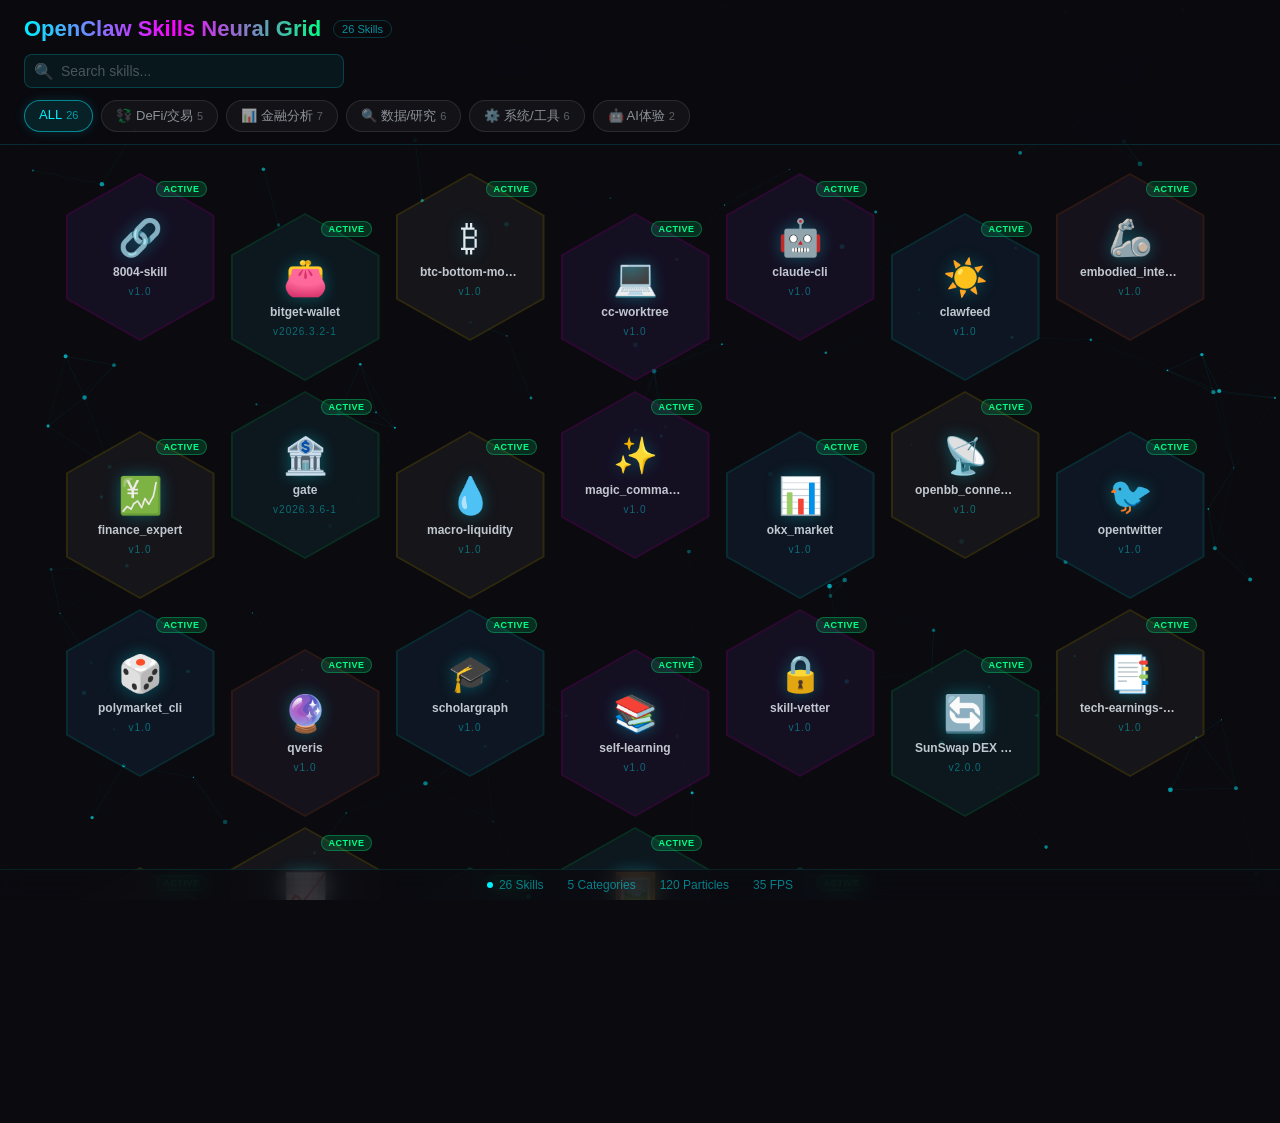
==== site/skills-console/index.html @ 4ce83492 "feat: import and split skills console baseline" ====
<!doctype html>
<html lang="zh-CN">
  <head>
    <meta charset="UTF-8" />
    <meta name="viewport" content="width=device-width, initial-scale=1.0" />
    <title>OpenClaw Skills Neural Grid</title>
    <link rel="stylesheet" href="./styles.css" />
  </head>
  <body>
    <div id="loading-overlay">
      <div class="loader-ring"></div>
      <div class="loader-text">INITIALIZING NEURAL GRID</div>
    </div>

    <canvas id="particles"></canvas>

    <div class="top-bar">
      <div class="top-bar-inner">
        <div class="top-title">
          <h1>OpenClaw Skills Neural Grid</h1>
          <span class="version" id="skill-version"></span>
        </div>
        <div class="search-box">
          <span class="search-icon">&#128269;</span>
          <input type="text" id="search-input" placeholder="Search skills..." autocomplete="off" />
        </div>
        <div class="cat-tabs" id="cat-tabs"></div>
      </div>
    </div>

    <div class="grid-container">
      <div class="hex-grid" id="hex-grid"></div>
    </div>

    <div class="detail-overlay" id="detail-overlay">
      <div class="detail-panel" id="detail-panel">
        <div class="detail-header">
          <div class="detail-emoji" id="detail-emoji"></div>
          <div class="detail-title-area">
            <div class="detail-title" id="detail-title"></div>
            <div class="detail-meta" id="detail-meta"></div>
          </div>
          <button class="detail-close" id="detail-close">&times;</button>
        </div>
        <div class="detail-body" id="detail-body"></div>
        <div class="detail-actions" id="detail-actions"></div>
      </div>
    </div>

    <div class="confirm-overlay" id="confirm-overlay">
      <div class="confirm-box">
        <h3 id="confirm-title">Confirm</h3>
        <p id="confirm-msg"></p>
        <div class="confirm-btns">
          <button class="confirm-cancel" id="confirm-cancel">Cancel</button>
          <button class="confirm-yes" id="confirm-yes">Confirm</button>
        </div>
      </div>
    </div>

    <div class="toast" id="toast"></div>

    <div class="status-bar">
      <div class="status-item"><div class="status-dot"></div><span id="st-skills">0 Skills</span></div>
      <div class="status-item"><span id="st-cats">0 Categories</span></div>
      <div class="status-item"><span id="st-particles">0 Particles</span></div>
      <div class="status-item"><span id="st-fps">60 FPS</span></div>
    </div>

    <script src="./app.js" defer></script>
  </body>
</html>
---- site/skills-console/styles.css ----
* { margin: 0; padding: 0; box-sizing: border-box; }
html, body { height: 100%; overflow-x: hidden; }
body {
  font-family: "SF Pro Display", -apple-system, BlinkMacSystemFont, "Segoe UI", sans-serif;
  background: #0a0a0f;
  color: #e0e8f0;
  overflow-y: auto;
}

#particles {
  position: fixed;
  inset: 0;
  width: 100%;
  height: 100%;
  z-index: 0;
  pointer-events: none;
}

#loading-overlay {
  position: fixed;
  inset: 0;
  z-index: 100;
  background: #0a0a0f;
  display: flex;
  flex-direction: column;
  align-items: center;
  justify-content: center;
  transition: opacity 0.6s;
}

#loading-overlay.fade-out {
  opacity: 0;
  pointer-events: none;
}

.loader-ring {
  width: 80px;
  height: 80px;
  border: 3px solid transparent;
  border-top-color: #00f0ff;
  border-radius: 50%;
  animation: spin 1s linear infinite;
  position: relative;
}

.loader-ring::before {
  content: "";
  position: absolute;
  inset: 6px;
  border: 3px solid transparent;
  border-top-color: #ff00ff;
  border-radius: 50%;
  animation: spin 0.6s linear infinite reverse;
}

.loader-text {
  margin-top: 20px;
  font-size: 14px;
  color: #00f0ff;
  letter-spacing: 4px;
  animation: pulse-text 1.5s ease-in-out infinite;
}

.top-bar {
  position: sticky;
  top: 0;
  z-index: 30;
  background: rgba(10, 10, 15, 0.75);
  backdrop-filter: blur(20px);
  border-bottom: 1px solid rgba(0, 240, 255, 0.15);
  padding: 16px 24px 12px;
}

.top-bar-inner {
  max-width: 1400px;
  margin: 0 auto;
}

.top-title {
  display: flex;
  align-items: center;
  gap: 12px;
  margin-bottom: 12px;
}

.top-title h1 {
  font-size: 22px;
  font-weight: 700;
  background: linear-gradient(90deg, #00f0ff, #ff00ff, #00ff88);
  -webkit-background-clip: text;
  -webkit-text-fill-color: transparent;
  background-clip: text;
}

.top-title .version {
  font-size: 11px;
  color: rgba(0, 240, 255, 0.6);
  border: 1px solid rgba(0, 240, 255, 0.2);
  padding: 2px 8px;
  border-radius: 10px;
}

.search-box {
  position: relative;
  max-width: 320px;
  margin-bottom: 12px;
}

.search-box input {
  width: 100%;
  background: rgba(0, 240, 255, 0.06);
  border: 1px solid rgba(0, 240, 255, 0.2);
  border-radius: 8px;
  padding: 8px 12px 8px 36px;
  color: #e0e8f0;
  font-size: 14px;
  outline: none;
  transition: border-color 0.3s;
}

.search-box input:focus { border-color: rgba(0, 240, 255, 0.5); }
.search-box input::placeholder { color: rgba(224, 232, 240, 0.3); }

.search-icon {
  position: absolute;
  left: 10px;
  top: 50%;
  transform: translateY(-50%);
  font-size: 16px;
  opacity: 0.4;
}

.cat-tabs {
  display: flex;
  gap: 8px;
  flex-wrap: wrap;
}

.cat-tab {
  padding: 6px 14px;
  border-radius: 20px;
  font-size: 13px;
  font-weight: 500;
  cursor: pointer;
  border: 1px solid rgba(255, 255, 255, 0.1);
  background: rgba(255, 255, 255, 0.04);
  color: rgba(224, 232, 240, 0.6);
  transition: all 0.3s;
  user-select: none;
}

.cat-tab:hover {
  border-color: rgba(0, 240, 255, 0.3);
  color: #e0e8f0;
}

.cat-tab.active {
  background: rgba(0, 240, 255, 0.1);
  border-color: rgba(0, 240, 255, 0.5);
  color: #00f0ff;
  box-shadow: 0 0 12px rgba(0, 240, 255, 0.15);
}

.cat-tab .count {
  margin-left: 4px;
  font-size: 11px;
  opacity: 0.6;
}

.grid-container {
  position: relative;
  z-index: 5;
  max-width: 1400px;
  margin: 30px auto;
  padding: 0 24px 60px;
}

.hex-grid {
  display: grid;
  grid-template-columns: repeat(auto-fill, 150px);
  gap: 12px 8px;
  justify-content: center;
}

.hex-card {
  position: relative;
  width: 145px;
  height: 164px;
  cursor: pointer;
  transition: all 0.4s cubic-bezier(.23, 1, .32, 1);
  opacity: 0;
  transform: translateY(30px) scale(0.8);
}

.hex-card.visible {
  opacity: 1;
  transform: translateY(0) scale(1);
}

.hex-card:nth-child(odd) { margin-top: 0; }

.hex-inner {
  width: 100%;
  height: 100%;
  clip-path: polygon(50% 0%, 100% 25%, 100% 75%, 50% 100%, 0% 75%, 0% 25%);
  background: rgba(15, 18, 30, 0.8);
  display: flex;
  flex-direction: column;
  align-items: center;
  justify-content: center;
  gap: 6px;
  position: relative;
  transition: all 0.4s;
}

.hex-border {
  position: absolute;
  inset: -2px;
  clip-path: polygon(50% 0%, 100% 25%, 100% 75%, 50% 100%, 0% 75%, 0% 25%);
  z-index: -1;
  transition: all 0.4s;
  animation: glow-pulse 3s ease-in-out infinite;
}

.hex-card[data-cat="defi"] .hex-border { background: rgba(0, 255, 136, 0.15); }
.hex-card[data-cat="finance"] .hex-border { background: rgba(255, 215, 0, 0.15); }
.hex-card[data-cat="data"] .hex-border { background: rgba(0, 240, 255, 0.15); }
.hex-card[data-cat="system"] .hex-border { background: rgba(255, 0, 255, 0.15); }
.hex-card[data-cat="ai"] .hex-border { background: rgba(255, 107, 53, 0.15); }

.hex-card:hover {
  transform: translateY(-8px) scale(1.08);
  z-index: 10;
}

.hex-card:hover .hex-inner { background: rgba(20, 25, 45, 0.95); }
.hex-card[data-cat="defi"]:hover .hex-border { background: rgba(0, 255, 136, 0.5); box-shadow: 0 0 30px rgba(0, 255, 136, 0.3); }
.hex-card[data-cat="finance"]:hover .hex-border { background: rgba(255, 215, 0, 0.5); box-shadow: 0 0 30px rgba(255, 215, 0, 0.3); }
.hex-card[data-cat="data"]:hover .hex-border { background: rgba(0, 240, 255, 0.5); box-shadow: 0 0 30px rgba(0, 240, 255, 0.3); }
.hex-card[data-cat="system"]:hover .hex-border { background: rgba(255, 0, 255, 0.5); box-shadow: 0 0 30px rgba(255, 0, 255, 0.3); }
.hex-card[data-cat="ai"]:hover .hex-border { background: rgba(255, 107, 53, 0.5); box-shadow: 0 0 30px rgba(255, 107, 53, 0.3); }

.hex-emoji {
  font-size: 36px;
  filter: drop-shadow(0 0 8px rgba(0, 240, 255, 0.3));
  transition: transform 0.3s;
}

.hex-card:hover .hex-emoji { transform: scale(1.15); }

.hex-name {
  font-size: 12px;
  font-weight: 600;
  text-align: center;
  padding: 0 10px;
  line-height: 1.3;
  color: rgba(224, 232, 240, 0.85);
  max-width: 120px;
  overflow: hidden;
  text-overflow: ellipsis;
  white-space: nowrap;
}

.hex-ver {
  font-size: 10px;
  color: rgba(0, 240, 255, 0.4);
  letter-spacing: 1px;
}

.hex-status {
  position: absolute;
  top: 6px;
  right: 6px;
  font-size: 9px;
  padding: 2px 6px;
  border-radius: 8px;
  font-weight: 600;
  letter-spacing: 0.5px;
  z-index: 2;
}

.hex-status.installed { background: rgba(0, 255, 136, 0.15); color: #00ff88; border: 1px solid rgba(0, 255, 136, 0.3); }
.hex-status.disabled { background: rgba(255, 165, 0, 0.15); color: #ffa500; border: 1px solid rgba(255, 165, 0, 0.3); }
.hex-status.available { background: rgba(100, 100, 255, 0.15); color: #8888ff; border: 1px solid rgba(100, 100, 255, 0.3); }

.hex-card[data-status="available"] .hex-inner { opacity: 0.6; }
.hex-card[data-status="available"]:hover .hex-inner { opacity: 1; }
.hex-card[data-status="disabled"] .hex-inner { opacity: 0.45; }
.hex-card[data-status="disabled"]:hover .hex-inner { opacity: 0.85; }

.detail-overlay {
  position: fixed;
  inset: 0;
  z-index: 50;
  background: rgba(5, 5, 10, 0.85);
  backdrop-filter: blur(8px);
  display: none;
  align-items: center;
  justify-content: center;
  opacity: 0;
  transition: opacity 0.3s;
}

.detail-overlay.open {
  display: flex;
  opacity: 1;
}

.detail-panel {
  width: min(620px, 90vw);
  max-height: 80vh;
  overflow-y: auto;
  background: rgba(12, 14, 25, 0.95);
  border: 1px solid rgba(0, 240, 255, 0.2);
  border-radius: 16px;
  position: relative;
  transform: scale(0.85);
  transition: transform 0.4s cubic-bezier(.23, 1, .32, 1);
  box-shadow: 0 0 60px rgba(0, 240, 255, 0.1), 0 0 120px rgba(255, 0, 255, 0.05);
}

.detail-overlay.open .detail-panel { transform: scale(1); }

.detail-panel::before {
  content: "";
  position: absolute;
  top: 0;
  left: 0;
  right: 0;
  height: 2px;
  background: linear-gradient(90deg, transparent, #00f0ff, transparent);
  animation: scan-h 2s linear infinite;
  z-index: 2;
}

.detail-panel::after {
  content: "";
  position: absolute;
  top: 16px;
  bottom: 16px;
  left: 0;
  width: 3px;
  background: linear-gradient(180deg, #00f0ff, #ff00ff, #00ff88);
  border-radius: 2px;
}

.detail-header {
  padding: 24px 24px 16px 20px;
  border-bottom: 1px solid rgba(0, 240, 255, 0.1);
  display: flex;
  align-items: center;
  gap: 14px;
}

.detail-emoji { font-size: 42px; }
.detail-title-area { flex: 1; }
.detail-title { font-size: 20px; font-weight: 700; color: #e0e8f0; }

.detail-meta {
  font-size: 12px;
  color: rgba(0, 240, 255, 0.5);
  margin-top: 4px;
  display: flex;
  gap: 12px;
  align-items: center;
}

.detail-close {
  width: 32px;
  height: 32px;
  border: 1px solid rgba(255, 255, 255, 0.15);
  background: rgba(255, 255, 255, 0.05);
  border-radius: 8px;
  color: #e0e8f0;
  font-size: 18px;
  cursor: pointer;
  display: grid;
  place-items: center;
  transition: all 0.2s;
}

.detail-close:hover {
  border-color: rgba(255, 80, 80, 0.5);
  color: #ff5050;
  background: rgba(255, 80, 80, 0.1);
}

.detail-body { padding: 20px 24px 24px 20px; }
.detail-section { margin-bottom: 18px; }

.detail-section-title {
  font-size: 12px;
  font-weight: 600;
  color: rgba(0, 240, 255, 0.6);
  text-transform: uppercase;
  letter-spacing: 2px;
  margin-bottom: 8px;
}

.detail-desc {
  font-size: 14px;
  line-height: 1.7;
  color: rgba(224, 232, 240, 0.8);
}

.detail-tags {
  display: flex;
  flex-wrap: wrap;
  gap: 6px;
}

.detail-tag {
  padding: 3px 10px;
  border-radius: 12px;
  font-size: 11px;
  border: 1px solid rgba(0, 240, 255, 0.2);
  color: rgba(0, 240, 255, 0.7);
  background: rgba(0, 240, 255, 0.05);
}

.detail-path {
  font-size: 12px;
  color: rgba(0, 240, 255, 0.4);
  font-family: monospace;
  background: rgba(0, 0, 0, 0.3);
  padding: 6px 10px;
  border-radius: 6px;
  border: 1px solid rgba(0, 240, 255, 0.1);
}

.detail-actions {
  padding: 16px 24px 20px 20px;
  border-top: 1px solid rgba(0, 240, 255, 0.1);
  display: flex;
  gap: 10px;
  align-items: center;
  flex-wrap: wrap;
}

.act-btn {
  padding: 8px 18px;
  border-radius: 10px;
  font-size: 13px;
  font-weight: 600;
  cursor: pointer;
  border: 1px solid;
  transition: all 0.25s;
  display: inline-flex;
  align-items: center;
  gap: 6px;
  letter-spacing: 0.3px;
}

.act-btn:disabled { opacity: 0.4; cursor: not-allowed; }
.act-btn.install { background: rgba(0, 255, 136, 0.1); border-color: rgba(0, 255, 136, 0.4); color: #00ff88; }
.act-btn.disable { background: rgba(255, 165, 0, 0.1); border-color: rgba(255, 165, 0, 0.4); color: #ffa500; }
.act-btn.enable { background: rgba(0, 200, 255, 0.1); border-color: rgba(0, 200, 255, 0.4); color: #00c8ff; }
.act-btn.uninstall { background: rgba(255, 60, 60, 0.08); border-color: rgba(255, 60, 60, 0.3); color: #ff5050; }
.act-btn.installed-badge { background: rgba(0, 255, 136, 0.08); border-color: rgba(0, 255, 136, 0.2); color: rgba(0, 255, 136, 0.6); cursor: default; }
.act-status { font-size: 11px; color: rgba(224, 232, 240, 0.4); margin-left: auto; }

.act-spinner {
  display: inline-block;
  width: 14px;
  height: 14px;
  border: 2px solid transparent;
  border-top-color: currentColor;
  border-radius: 50%;
  animation: spin 0.6s linear infinite;
}

.confirm-overlay {
  position: fixed;
  inset: 0;
  z-index: 60;
  background: rgba(0, 0, 0, 0.7);
  display: none;
  align-items: center;
  justify-content: center;
}

.confirm-overlay.open { display: flex; }

.confirm-box {
  background: rgba(15, 15, 25, 0.98);
  border: 1px solid rgba(255, 60, 60, 0.3);
  border-radius: 14px;
  padding: 24px;
  max-width: 400px;
  width: 90vw;
  text-align: center;
}

.confirm-box h3 {
  color: #ff5050;
  margin-bottom: 12px;
  font-size: 16px;
}

.confirm-box p {
  color: rgba(224, 232, 240, 0.7);
  font-size: 14px;
  margin-bottom: 20px;
  line-height: 1.5;
}

.confirm-btns {
  display: flex;
  gap: 10px;
  justify-content: center;
}

.confirm-btns button {
  padding: 8px 24px;
  border-radius: 8px;
  font-size: 13px;
  font-weight: 600;
  cursor: pointer;
  border: 1px solid;
}

.confirm-cancel { background: rgba(255, 255, 255, 0.05); border-color: rgba(255, 255, 255, 0.2); color: #e0e8f0; }
.confirm-yes { background: rgba(255, 60, 60, 0.15); border-color: rgba(255, 60, 60, 0.4); color: #ff5050; }

.toast {
  position: fixed;
  bottom: 60px;
  left: 50%;
  transform: translateX(-50%);
  z-index: 70;
  padding: 10px 20px;
  border-radius: 10px;
  font-size: 13px;
  font-weight: 500;
  opacity: 0;
  transition: opacity 0.3s;
  pointer-events: none;
}

.toast.show { opacity: 1; }
.toast.success { background: rgba(0, 255, 136, 0.15); border: 1px solid rgba(0, 255, 136, 0.3); color: #00ff88; }
.toast.error { background: rgba(255, 60, 60, 0.15); border: 1px solid rgba(255, 60, 60, 0.3); color: #ff5050; }

.status-bar {
  position: fixed;
  bottom: 0;
  left: 0;
  right: 0;
  z-index: 30;
  background: rgba(10, 10, 15, 0.8);
  backdrop-filter: blur(12px);
  border-top: 1px solid rgba(0, 240, 255, 0.1);
  padding: 8px 24px;
  display: flex;
  justify-content: center;
  gap: 24px;
  font-size: 12px;
  color: rgba(0, 240, 255, 0.5);
}

.status-item {
  display: flex;
  align-items: center;
  gap: 6px;
}

.status-dot {
  width: 6px;
  height: 6px;
  border-radius: 50%;
  background: #00f0ff;
  animation: glow-pulse 2s ease-in-out infinite;
}

::-webkit-scrollbar { width: 6px; }
::-webkit-scrollbar-thumb { background: rgba(0, 240, 255, 0.2); border-radius: 3px; }
::-webkit-scrollbar-thumb:hover { background: rgba(0, 240, 255, 0.4); }

@keyframes spin { to { transform: rotate(360deg); } }
@keyframes pulse-text { 0%,100% { opacity: 0.5; } 50% { opacity: 1; } }
@keyframes glow-pulse { 0%,100% { opacity: 0.3; } 50% { opacity: 0.7; } }
@keyframes scan-h { from { transform: translateX(-100%); } to { transform: translateX(100%); } }

@media (min-width: 800px) {
  .hex-grid { grid-template-columns: repeat(auto-fill, 155px); gap: 14px 10px; }
}

@media (min-width: 600px) {
  .hex-card:nth-child(even) { margin-top: 40px; }
}

@media (max-width: 600px) {
  .hex-grid { grid-template-columns: repeat(auto-fill, 120px); gap: 8px 4px; }
  .hex-card { width: 115px; height: 130px; }
  .hex-card:nth-child(even) { margin-top: 30px; }
  .hex-emoji { font-size: 28px; }
  .hex-name { font-size: 11px; }
  .top-title h1 { font-size: 18px; }
  .status-bar { gap: 12px; font-size: 11px; }
  .detail-actions { padding: 12px 16px; }
}
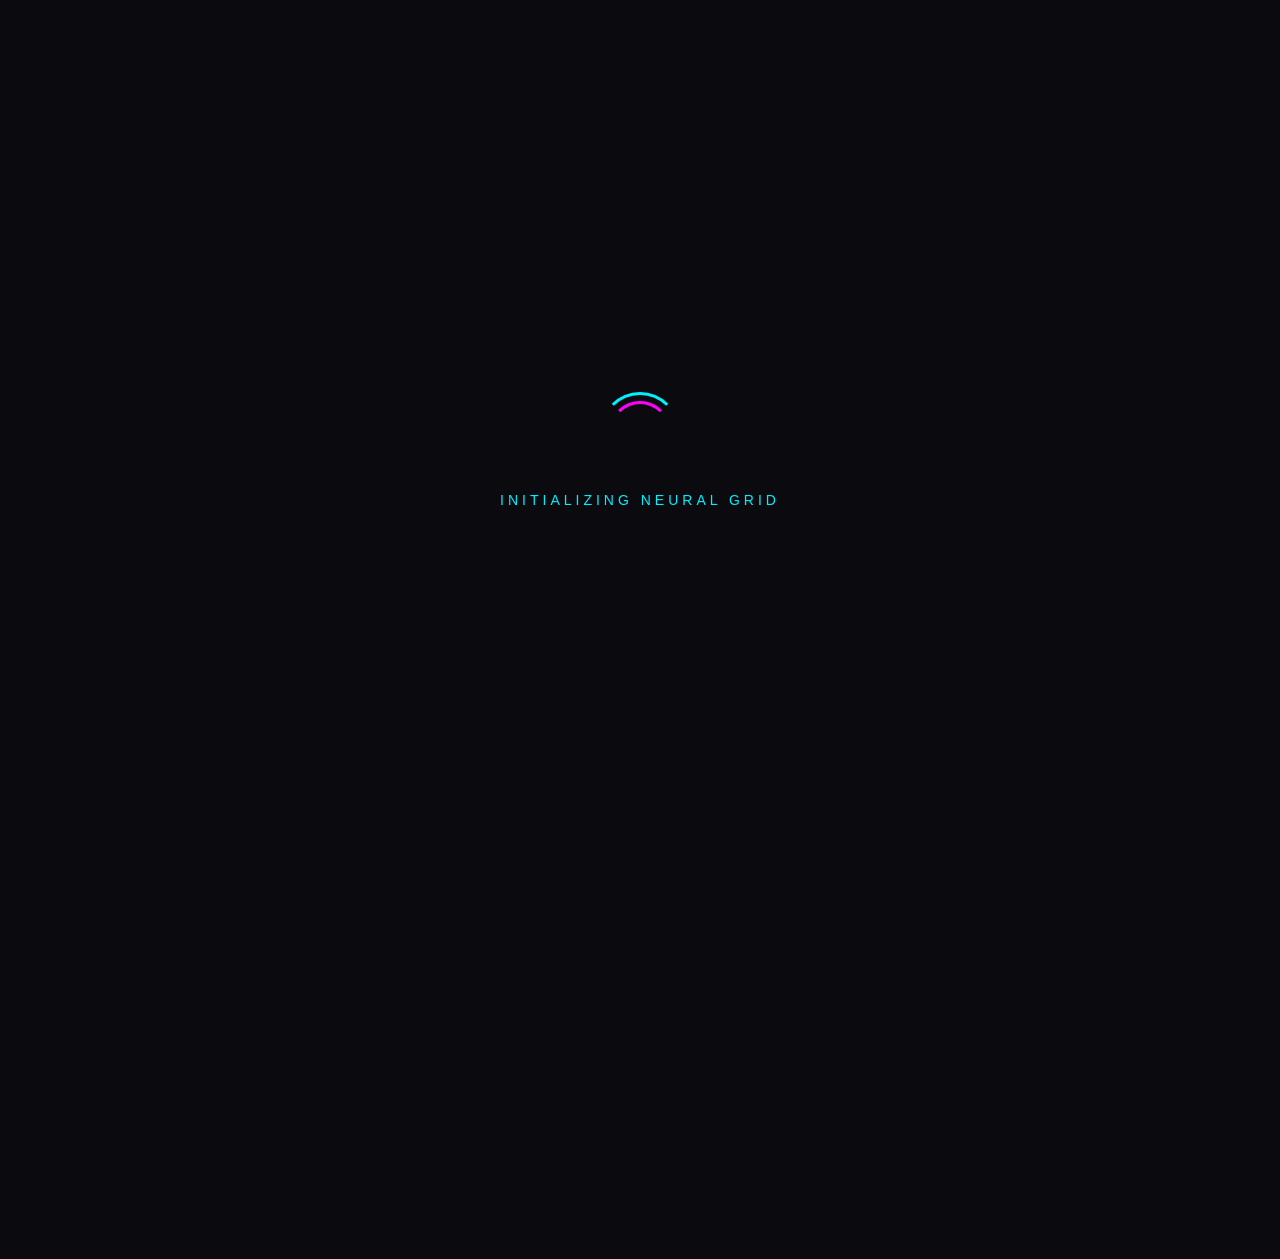
==== commit ca4c1a15: "feat: align skills console with portal shell" ====
--- a/site/skills-console/index.html
+++ b/site/skills-console/index.html
@@ -14,11 +14,31 @@
 
     <canvas id="particles"></canvas>
 
+    <div class="portal-nav-shell">
+      <nav class="portal-nav" aria-label="Aji work interface navigation">
+        <a class="portal-brand" id="portal-home-link" href="../">
+          <span class="portal-brand-kicker">AJI WORK INTERFACE</span>
+          <strong>Skills Mission Deck</strong>
+        </a>
+        <div class="portal-links">
+          <a id="nav-agents-link" href="../lobster/">代理人控制台</a>
+          <a class="is-active" id="nav-skills-link" href="./">技能控制台</a>
+          <a id="nav-chat-link" href="../chat">官方 Chat</a>
+        </div>
+      </nav>
+      <div class="portal-banner" id="token-banner" hidden>
+        当前页面未检测到测试环境 token。列表浏览不受影响，但安装、启停和跳转官方 Chat 会受限。
+      </div>
+    </div>
+
     <div class="top-bar">
       <div class="top-bar-inner">
         <div class="top-title">
           <h1>OpenClaw Skills Neural Grid</h1>
-          <span class="version" id="skill-version"></span>
+          <div class="title-meta">
+            <span class="version" id="skill-version"></span>
+            <span class="env-badge" id="env-badge">TEST ENV</span>
+          </div>
         </div>
         <div class="search-box">
           <span class="search-icon">&#128269;</span>
--- a/site/skills-console/styles.css
+++ b/site/skills-console/styles.css
@@ -5,6 +5,84 @@
   background: #0a0a0f;
   color: #e0e8f0;
   overflow-y: auto;
+}
+
+.portal-nav-shell {
+  position: relative;
+  z-index: 35;
+  padding: 18px 24px 0;
+}
+
+.portal-nav {
+  max-width: 1400px;
+  margin: 0 auto;
+  display: flex;
+  align-items: center;
+  justify-content: space-between;
+  gap: 18px;
+  padding: 14px 18px;
+  border: 1px solid rgba(0, 240, 255, 0.14);
+  border-radius: 18px;
+  background: linear-gradient(180deg, rgba(7, 15, 30, 0.88), rgba(9, 12, 22, 0.74));
+  box-shadow: 0 20px 60px rgba(0, 0, 0, 0.25);
+}
+
+.portal-brand {
+  display: flex;
+  flex-direction: column;
+  gap: 4px;
+  color: #dce9f8;
+  text-decoration: none;
+}
+
+.portal-brand-kicker {
+  font-size: 11px;
+  letter-spacing: 0.24em;
+  color: rgba(0, 240, 255, 0.66);
+}
+
+.portal-brand strong {
+  font-size: 18px;
+  line-height: 1.1;
+}
+
+.portal-links {
+  display: flex;
+  flex-wrap: wrap;
+  justify-content: flex-end;
+  gap: 10px;
+}
+
+.portal-links a {
+  display: inline-flex;
+  align-items: center;
+  min-height: 38px;
+  padding: 0 14px;
+  border-radius: 999px;
+  border: 1px solid rgba(255, 255, 255, 0.08);
+  background: rgba(255, 255, 255, 0.04);
+  color: rgba(224, 232, 240, 0.82);
+  text-decoration: none;
+  font-size: 13px;
+  transition: all 0.2s ease;
+}
+
+.portal-links a:hover,
+.portal-links a.is-active {
+  color: #041018;
+  background: linear-gradient(90deg, #00f0ff, #7ef7ff);
+  border-color: transparent;
+}
+
+.portal-banner {
+  max-width: 1400px;
+  margin: 10px auto 0;
+  padding: 10px 14px;
+  border-radius: 14px;
+  border: 1px solid rgba(255, 170, 72, 0.18);
+  background: rgba(255, 170, 72, 0.08);
+  color: #ffdba0;
+  font-size: 13px;
 }
 
 #particles {
@@ -79,6 +157,7 @@
 .top-title {
   display: flex;
   align-items: center;
+  justify-content: space-between;
   gap: 12px;
   margin-bottom: 12px;
 }
@@ -98,6 +177,22 @@
   border: 1px solid rgba(0, 240, 255, 0.2);
   padding: 2px 8px;
   border-radius: 10px;
+}
+
+.title-meta {
+  display: flex;
+  align-items: center;
+  gap: 8px;
+}
+
+.env-badge {
+  font-size: 11px;
+  color: #0e171f;
+  background: linear-gradient(90deg, #7ef7ff, #9dffbf);
+  padding: 3px 9px;
+  border-radius: 999px;
+  font-weight: 700;
+  letter-spacing: 0.08em;
 }
 
 .search-box {
@@ -449,6 +544,18 @@
   align-items: center;
   gap: 6px;
   letter-spacing: 0.3px;
+}
+
+.act-btn.route {
+  text-decoration: none;
+  background: rgba(255, 255, 255, 0.05);
+  color: #dce9f8;
+  border-color: rgba(255, 255, 255, 0.08);
+}
+
+.act-btn.route:hover {
+  border-color: rgba(0, 240, 255, 0.34);
+  background: rgba(0, 240, 255, 0.08);
 }
 
 .act-btn:disabled { opacity: 0.4; cursor: not-allowed; }
@@ -590,11 +697,21 @@
 }
 
 @media (max-width: 600px) {
+  .portal-nav {
+    flex-direction: column;
+    align-items: flex-start;
+  }
+
+  .portal-links {
+    justify-content: flex-start;
+  }
+
   .hex-grid { grid-template-columns: repeat(auto-fill, 120px); gap: 8px 4px; }
   .hex-card { width: 115px; height: 130px; }
   .hex-card:nth-child(even) { margin-top: 30px; }
   .hex-emoji { font-size: 28px; }
   .hex-name { font-size: 11px; }
+  .top-title { align-items: flex-start; flex-direction: column; }
   .top-title h1 { font-size: 18px; }
   .status-bar { gap: 12px; font-size: 11px; }
   .detail-actions { padding: 12px 16px; }
